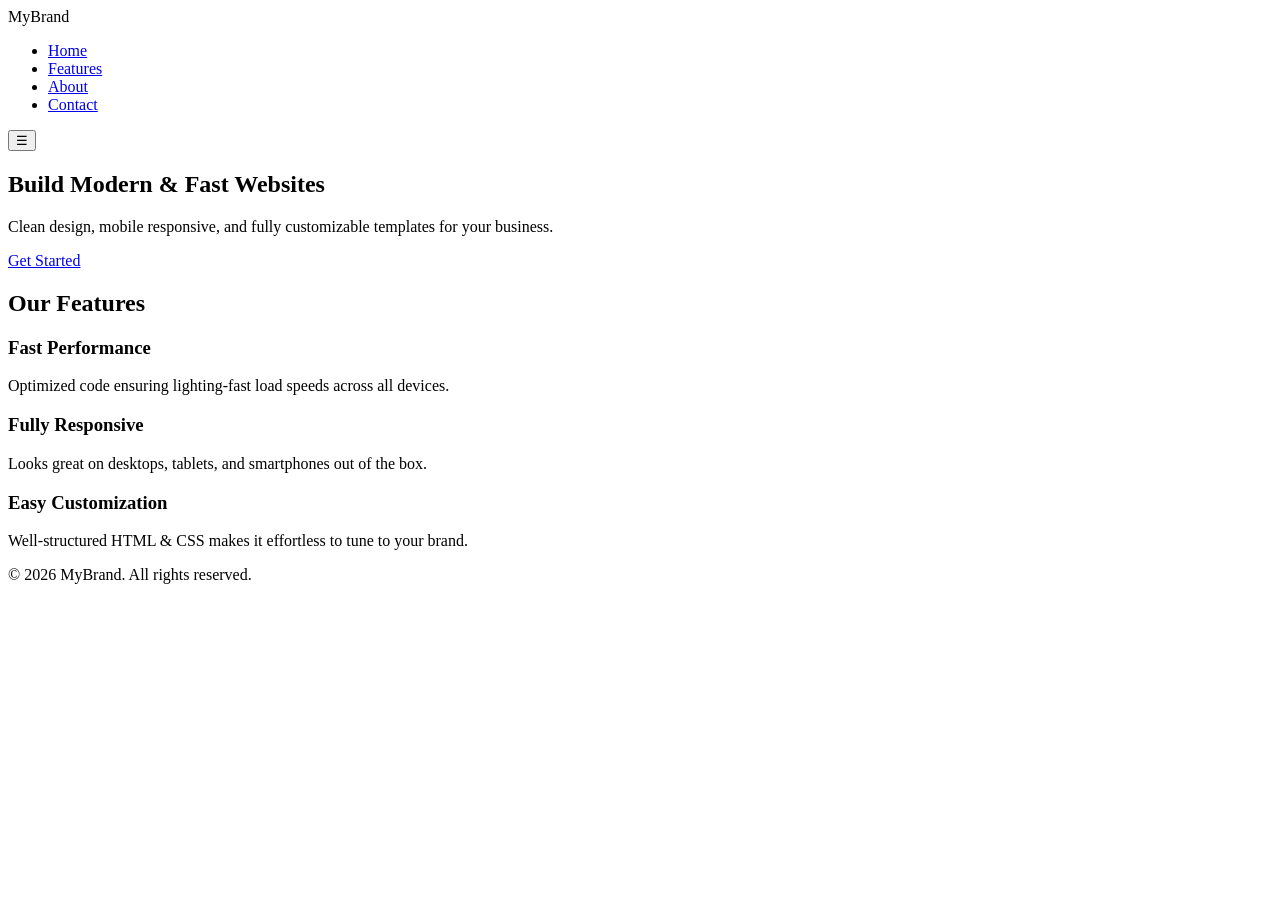
==== index.html @ ecf9ef93 "Rename gemini-code-1791796135129.html to index.html" ====
<!DOCTYPE html>
<html lang="en">
<head>
  <meta charset="UTF-8">
  <meta name="viewport" content="width=device-width, initial-scale=1.0">
  <title>Responsive Landing Page</title>
  <link rel="stylesheet" href="style.css">
</head>
<body>

  <!-- Header / Navigation -->
  <header>
    <nav class="navbar">
      <div class="logo">MyBrand</div>
      <ul class="nav-links" id="navLinks">
        <li><a href="#home">Home</a></li>
        <li><a href="#features">Features</a></li>
        <li><a href="#about">About</a></li>
        <li><a href="#contact">Contact</a></li>
      </ul>
      <button class="hamburger" id="hamburger">☰</button>
    </nav>
  </header>

  <!-- Hero Section -->
  <section class="hero" id="home">
    <div class="hero-content">
      <h1>Build Modern & Fast Websites</h1>
      <p>Clean design, mobile responsive, and fully customizable templates for your business.</p>
      <a href="#features" class="btn">Get Started</a>
    </div>
  </section>

  <!-- Features Section -->
  <section class="features" id="features">
    <h2>Our Features</h2>
    <div class="feature-grid">
      <div class="feature-card">
        <h3>Fast Performance</h3>
        <p>Optimized code ensuring lighting-fast load speeds across all devices.</p>
      </div>
      <div class="feature-card">
        <h3>Fully Responsive</h3>
        <p>Looks great on desktops, tablets, and smartphones out of the box.</p>
      </div>
      <div class="feature-card">
        <h3>Easy Customization</h3>
        <p>Well-structured HTML & CSS makes it effortless to tune to your brand.</p>
      </div>
    </div>
  </section>

  <!-- Footer -->
  <footer>
    <p>&copy; 2026 MyBrand. All rights reserved.</p>
  </footer>

  <script src="script.js"></script>
</body>
</html>
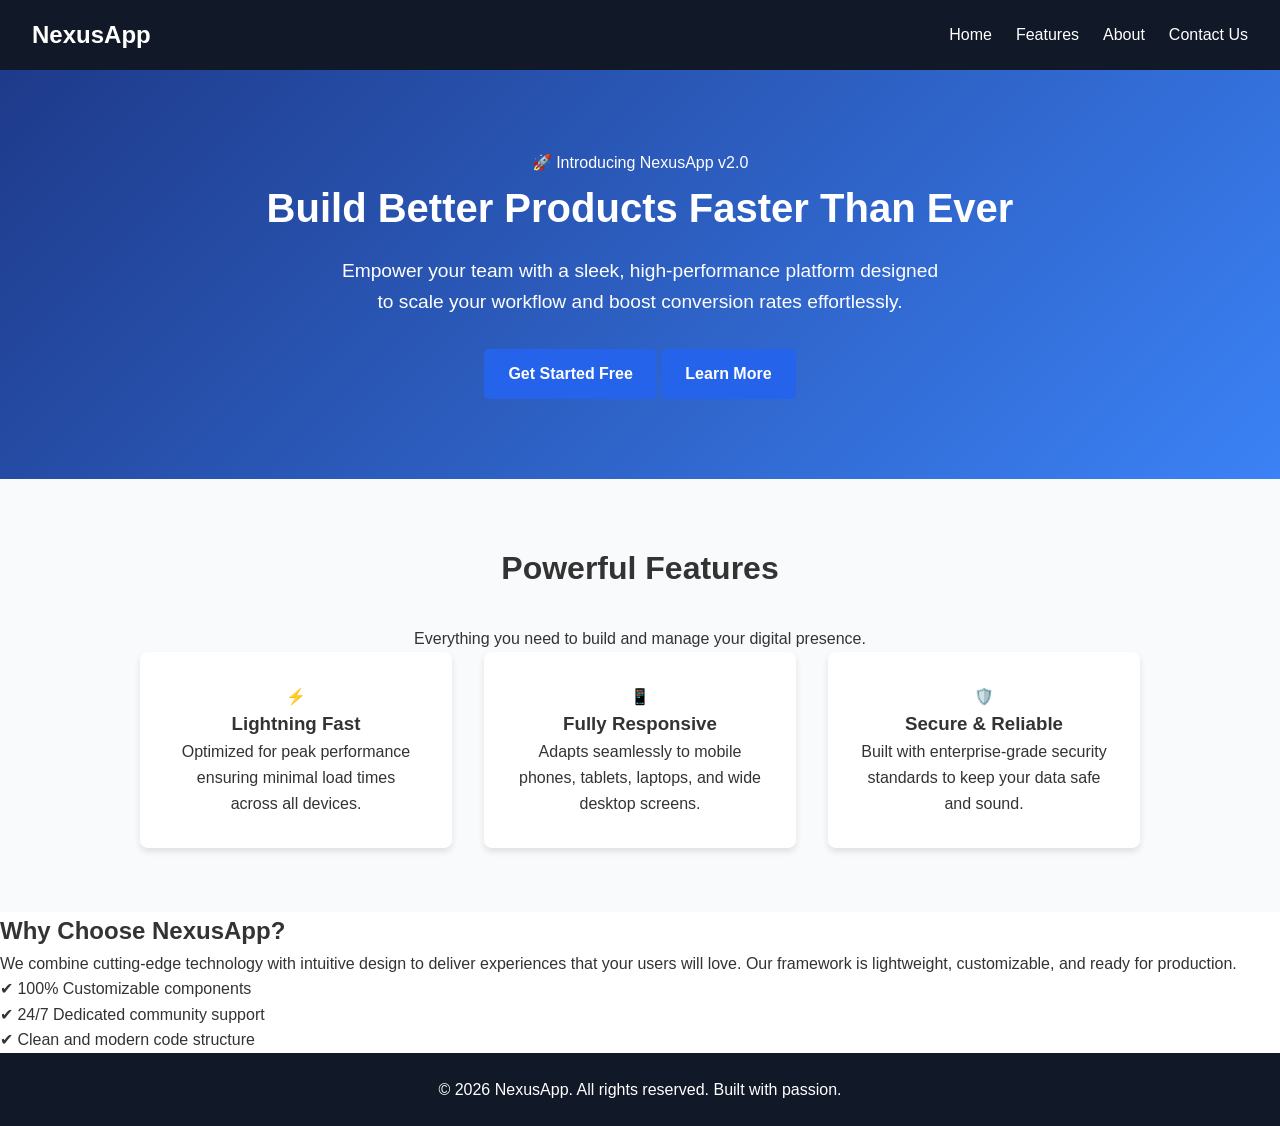
==== commit 5cf93bff: "Revamp landing page for NexusApp v2.0 Updated the landing page title, logo, and hero section content" ====
--- a/index.html
+++ b/index.html
@@ -3,20 +3,22 @@
 <head>
   <meta charset="UTF-8">
   <meta name="viewport" content="width=device-width, initial-scale=1.0">
-  <title>Responsive Landing Page</title>
+  <title>NexusApp - Modern Solution for Your Business</title>
   <link rel="stylesheet" href="style.css">
+  <!-- Google Fonts -->
+  <link href="https://fonts.googleapis.com/css2?family=Inter:wght@300;400;600;700&display=swap" rel="stylesheet">
 </head>
 <body>
 
   <!-- Header / Navigation -->
   <header>
     <nav class="navbar">
-      <div class="logo">MyBrand</div>
+      <div class="logo">Nexus<span>App</span></div>
       <ul class="nav-links" id="navLinks">
         <li><a href="#home">Home</a></li>
         <li><a href="#features">Features</a></li>
         <li><a href="#about">About</a></li>
-        <li><a href="#contact">Contact</a></li>
+        <li><a href="#contact" class="nav-btn">Contact Us</a></li>
       </ul>
       <button class="hamburger" id="hamburger">☰</button>
     </nav>
@@ -25,34 +27,59 @@
   <!-- Hero Section -->
   <section class="hero" id="home">
     <div class="hero-content">
-      <h1>Build Modern & Fast Websites</h1>
-      <p>Clean design, mobile responsive, and fully customizable templates for your business.</p>
-      <a href="#features" class="btn">Get Started</a>
+      <span class="badge">🚀 Introducing NexusApp v2.0</span>
+      <h1>Build Better Products Faster Than Ever</h1>
+      <p>Empower your team with a sleek, high-performance platform designed to scale your workflow and boost conversion rates effortlessly.</p>
+      <div class="hero-buttons">
+        <a href="#features" class="btn primary-btn">Get Started Free</a>
+        <a href="#about" class="btn secondary-btn">Learn More</a>
+      </div>
     </div>
   </section>
 
   <!-- Features Section -->
   <section class="features" id="features">
-    <h2>Our Features</h2>
+    <div class="section-title">
+      <h2>Powerful Features</h2>
+      <p>Everything you need to build and manage your digital presence.</p>
+    </div>
     <div class="feature-grid">
       <div class="feature-card">
-        <h3>Fast Performance</h3>
-        <p>Optimized code ensuring lighting-fast load speeds across all devices.</p>
+        <div class="icon">⚡</div>
+        <h3>Lightning Fast</h3>
+        <p>Optimized for peak performance ensuring minimal load times across all devices.</p>
       </div>
       <div class="feature-card">
+        <div class="icon">📱</div>
         <h3>Fully Responsive</h3>
-        <p>Looks great on desktops, tablets, and smartphones out of the box.</p>
+        <p>Adapts seamlessly to mobile phones, tablets, laptops, and wide desktop screens.</p>
       </div>
       <div class="feature-card">
-        <h3>Easy Customization</h3>
-        <p>Well-structured HTML & CSS makes it effortless to tune to your brand.</p>
+        <div class="icon">🛡️</div>
+        <h3>Secure & Reliable</h3>
+        <p>Built with enterprise-grade security standards to keep your data safe and sound.</p>
+      </div>
+    </div>
+  </section>
+
+  <!-- About Section -->
+  <section class="about" id="about">
+    <div class="about-container">
+      <div class="about-text">
+        <h2>Why Choose NexusApp?</h2>
+        <p>We combine cutting-edge technology with intuitive design to deliver experiences that your users will love. Our framework is lightweight, customizable, and ready for production.</p>
+        <ul class="check-list">
+          <li>✔ 100% Customizable components</li>
+          <li>✔ 24/7 Dedicated community support</li>
+          <li>✔ Clean and modern code structure</li>
+        </ul>
       </div>
     </div>
   </section>
 
   <!-- Footer -->
   <footer>
-    <p>&copy; 2026 MyBrand. All rights reserved.</p>
+    <p>&copy; 2026 NexusApp. All rights reserved. Built with passion.</p>
   </footer>
 
   <script src="script.js"></script>
--- a/style.css
+++ b/style.css
@@ -0,0 +1,140 @@
+* {
+  box-sizing: border-box;
+  margin: 0;
+  padding: 0;
+  font-family: Arial, sans-serif;
+}
+
+body {
+  line-height: 1.6;
+  color: #333;
+}
+
+/* Navbar */
+.navbar {
+  display: flex;
+  justify-content: space-between;
+  align-items: center;
+  padding: 1rem 2rem;
+  background-color: #111827;
+  color: #fff;
+}
+
+.logo {
+  font-size: 1.5rem;
+  font-weight: bold;
+}
+
+.nav-links {
+  display: flex;
+  list-style: none;
+  gap: 1.5rem;
+}
+
+.nav-links a {
+  color: #fff;
+  text-decoration: none;
+  transition: color 0.3s;
+}
+
+.nav-links a:hover {
+  color: #3b82f6;
+}
+
+.hamburger {
+  display: none;
+  font-size: 1.5rem;
+  background: none;
+  border: none;
+  color: white;
+  cursor: pointer;
+}
+
+/* Hero Section */
+.hero {
+  background: linear-gradient(135deg, #1e3a8a, #3b82f6);
+  color: white;
+  padding: 5rem 2rem;
+  text-align: center;
+}
+
+.hero-content h1 {
+  font-size: 2.5rem;
+  margin-bottom: 1rem;
+}
+
+.hero-content p {
+  font-size: 1.2rem;
+  margin-bottom: 2rem;
+  max-width: 600px;
+  margin-left: auto;
+  margin-right: auto;
+}
+
+.btn {
+  display: inline-block;
+  padding: 0.75rem 1.5rem;
+  background-color: #2563eb;
+  color: white;
+  text-decoration: none;
+  border-radius: 5px;
+  font-weight: bold;
+}
+
+/* Features */
+.features {
+  padding: 4rem 2rem;
+  text-align: center;
+  background-color: #f9fafb;
+}
+
+.features h2 {
+  font-size: 2rem;
+  margin-bottom: 2rem;
+}
+
+.feature-grid {
+  display: grid;
+  grid-template-columns: repeat(auto-fit, minmax(250px, 1fr));
+  gap: 2rem;
+  max-width: 1000px;
+  margin: 0 auto;
+}
+
+.feature-card {
+  background: white;
+  padding: 2rem;
+  border-radius: 8px;
+  box-shadow: 0 4px 6px rgba(0, 0, 0, 0.1);
+}
+
+/* Footer */
+footer {
+  background-color: #111827;
+  color: white;
+  text-align: center;
+  padding: 1.5rem;
+}
+
+/* Mobile Responsive */
+@media (max-width: 768px) {
+  .hamburger {
+    display: block;
+  }
+
+  .nav-links {
+    display: none;
+    flex-direction: column;
+    width: 100%;
+    position: absolute;
+    top: 60px;
+    left: 0;
+    background-color: #111827;
+    padding: 1rem 0;
+    text-align: center;
+  }
+
+  .nav-links.active {
+    display: flex;
+  }
+}
